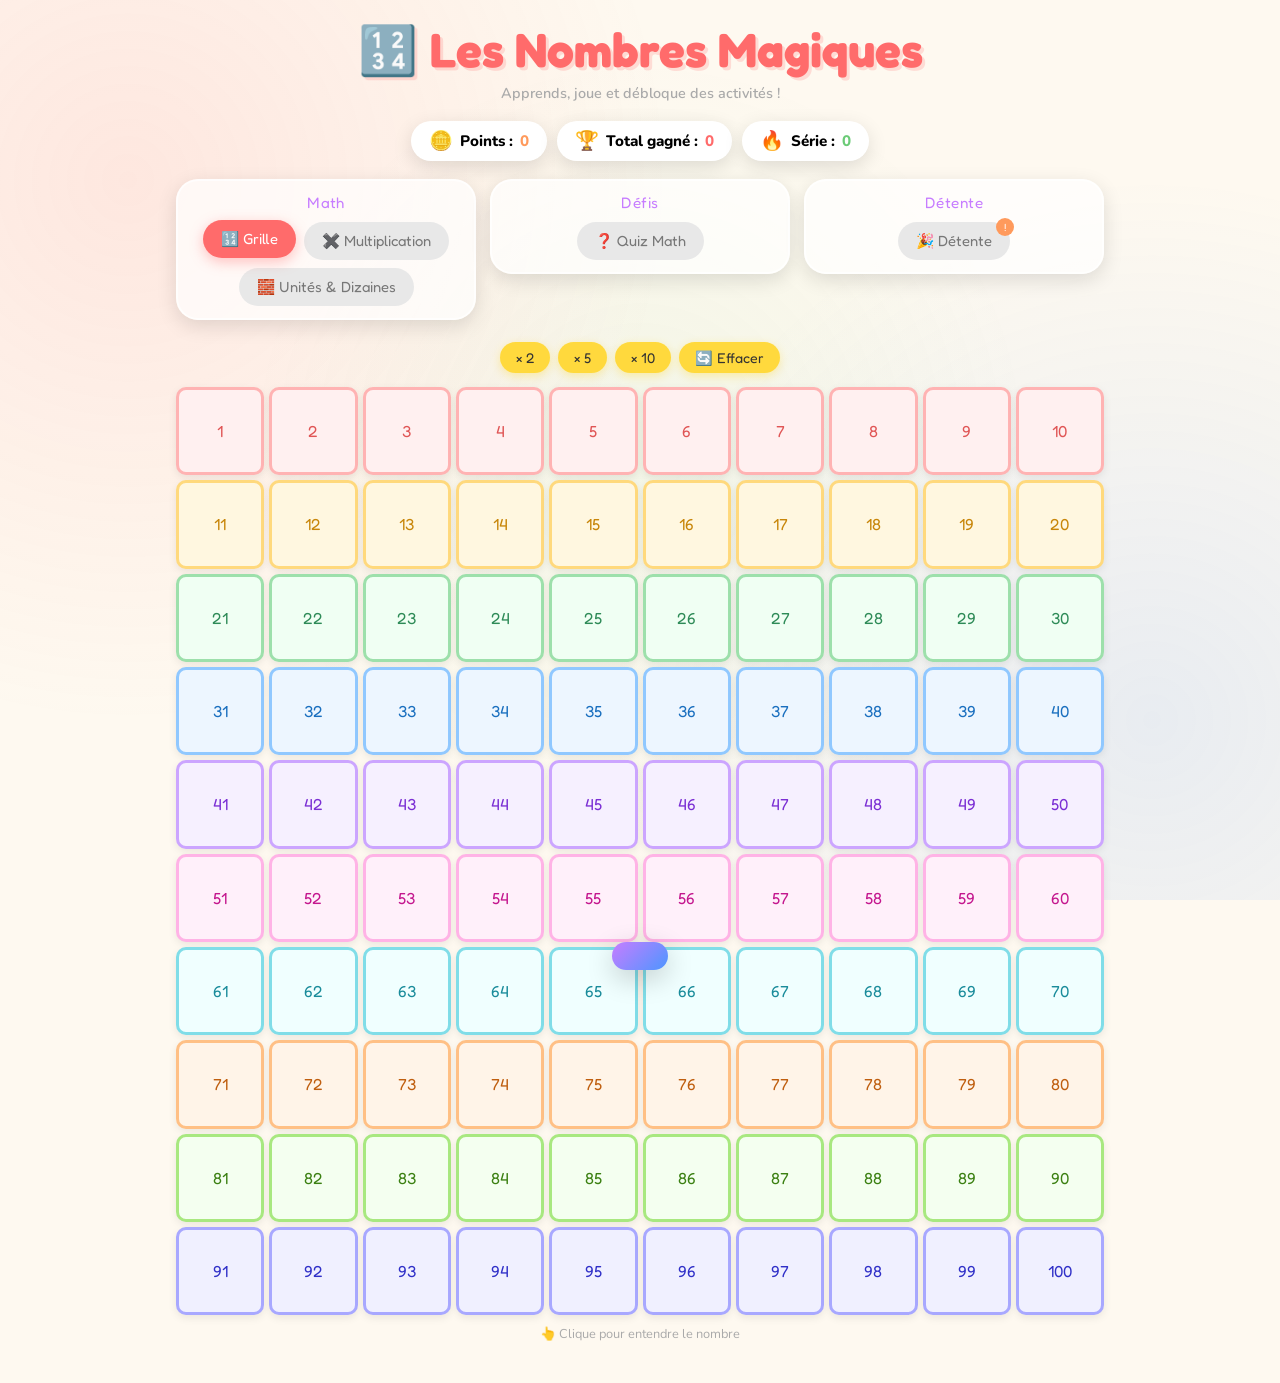
==== index.html @ 278f7ab6 "Initial commit" ====
<!DOCTYPE html>
<html lang="fr">
<head>
  <meta charset="UTF-8">
  <meta name="viewport" content="width=device-width, initial-scale=1.0">
  <title>🔢 Les Nombres Magiques</title>
  <link href="https://fonts.googleapis.com/css2?family=Fredoka+One&family=Nunito:wght@400;600;700;800&display=swap" rel="stylesheet">
  <link rel="stylesheet" href="style.css">
</head>
<body>
  <div class="wrapper">

    <header>
      <h1>🔢 Les Nombres Magiques</h1>
      <p>Apprends, joue et débloque des activités !</p>
    </header>

    <div class="scorebar">
      <div class="badge pts"><span class="icon">🪙</span>Points : <span class="val" id="ptsVal">0</span></div>
      <div class="badge tot"><span class="icon">🏆</span>Total gagné : <span class="val" id="totalVal">0</span></div>
      <div class="badge str"><span class="icon">🔥</span>Série : <span class="val" id="strVal">0</span></div>
    </div>

    <div class="tabs">
      <div class="menu-group">
        <div class="group-title">Math</div>
        <div class="group-buttons">
          <button class="tab-btn active" onclick="switchTab('grille',this)">🔢 Grille</button>
          <button class="tab-btn" onclick="switchTab('multiplication',this)">✖️ Multiplication</button>
          <button class="tab-btn" onclick="switchTab('ud',this)">🧱 Unités &amp; Dizaines</button>
        </div>
      </div>

      <div class="menu-group">
        <div class="group-title">Défis</div>
        <div class="group-buttons">
          <button class="tab-btn" onclick="switchTab('quiz',this)">❓ Quiz Math</button>
        </div>
      </div>

      <div class="menu-group">
        <div class="group-title">Détente</div>
        <div class="group-buttons">
          <button class="tab-btn detente-tab" onclick="switchTab('detente',this)">🎉 Détente<span class="notif" id="detNotif">!</span></button>
        </div>
      </div>
    </div>

    <div class="panel active" id="panel-grille">
      <div class="grid-controls">
        <button onclick="highlightMultiples(2,'c7')">× 2</button>
        <button onclick="highlightMultiples(5,'c3')">× 5</button>
        <button onclick="highlightMultiples(10,'c4')">× 10</button>
        <button onclick="resetGrid()">🔄 Effacer</button>
      </div>
      <div class="number-grid" id="numGrid"></div>
      <p style="text-align:center;color:#aaa;font-size:.8rem;margin-top:10px;">👆 Clique pour entendre le nombre</p>
    </div>

    <div class="panel" id="panel-multiplication">
      <div class="mult-box">
        <div class="mult-header">
          <h2>✖️ Apprendre les multiplications</h2>
          <p>Choisis deux nombres et découvre leur produit avec la table.</p>
        </div>

        <div class="mult-controls">
          <div class="mult-pair">
            <span class="mult-label">Premier nombre</span>
            <div class="mult-stepper">
              <button onclick="changeMultValue('a', -1)">−</button>
              <span id="multAVal">3</span>
              <button onclick="changeMultValue('a', 1)">+</button>
            </div>
          </div>

          <div class="mult-pair">
            <span class="mult-label">Deuxième nombre</span>
            <div class="mult-stepper">
              <button onclick="changeMultValue('b', -1)">−</button>
              <span id="multBVal">4</span>
              <button onclick="changeMultValue('b', 1)">+</button>
            </div>
          </div>
        </div>

        <div class="mult-equation" id="multEquation">3 × 4 = 12</div>

        <div class="mult-table-box full-width">
          <div class="method-title">Table de multiplication</div>
          <div class="mult-table" id="multTable"></div>
        </div>
      </div>
    </div>

    <div class="panel" id="panel-ud">
      <div class="ud-box">
        <div class="ud-title">🧱 Comprendre les Unités et les Dizaines</div>
        <div class="ud-tabs">
          <button class="ud-tab active" onclick="switchUdTab('decomp',this)">🔍 Décomposer</button>
          <button class="ud-tab" onclick="switchUdTab('dizaines',this)">🏗️ Dizaines</button>
          <button class="ud-tab" onclick="switchUdTab('unites',this)">🟠 Unités</button>
        </div>
        <div class="ud-section active" id="ud-decomp">
          <div class="num-selector">
            <button class="btn-minus" onclick="changeUd(-1)">−</button>
            <div class="ud-num-display" id="udDisplay">34</div>
            <button class="btn-plus" onclick="changeUd(1)">+</button>
          </div>
          <div class="blocks-area" id="blocksArea"></div>
          <div class="decomp-eq" id="decompEq"></div>
          <div class="decomp-word" id="decompWord"></div>
          <p class="legend-row">🔵 1 barre = <strong>10</strong> &nbsp;|&nbsp; 🔴 1 cube = <strong>1</strong></p>
        </div>
        <div class="ud-section" id="ud-dizaines">
          <p style="text-align:center;font-size:.9rem;color:#888;margin-bottom:16px;font-weight:600;">Clique sur une dizaine pour l'entendre 🔊</p>
          <div class="diz-grid" id="dizGrid"></div>
          <div id="dizDetail" style="margin-top:16px;text-align:center;min-height:50px;font-family:'Fredoka One',cursive;font-size:1.05rem;color:#aaa;"></div>
        </div>
        <div class="ud-section" id="ud-unites">
          <p style="text-align:center;font-size:.9rem;color:#888;margin-bottom:14px;font-weight:600;">Les chiffres 0–9 se retrouvent dans toutes les dizaines !</p>
          <div class="unit-grid" id="unitGrid"></div>
          <div class="unit-example" id="unitExample"><p style="color:#ccc;">Clique sur un chiffre 👆</p></div>
        </div>
      </div>
    </div>

    <div class="panel" id="panel-quiz">
      <div class="diff-selector" id="diffSelector"></div>

      <div class="quiz-subpanel active" id="quiz-sub-quiz">
        <div class="quiz-box">
          <div class="quiz-prompt" id="quizPrompt">Chargement...</div>
          <div class="quiz-choices" id="quizChoices"></div>
          <div class="validate-row">
            <button class="validate-btn" id="validateBtn" onclick="validateAnswer()">✅ Valider ma réponse</button>
          </div>
          <div class="streak-banner" id="streakBanner"></div>
          <div class="quiz-feedback" id="quizFeedback"></div>
          <button class="next-btn" id="nextBtn" onclick="nextQuestion()">Question suivante ➜</button>
        </div>
      </div>

      <div class="quiz-subpanel" id="quiz-sub-compter">
        <div class="count-box">
          <div class="count-prompt">Combien d'objets vois-tu ?</div>
          <div class="count-objects" id="countObjects"></div>
          <div class="count-input-row">
            <input type="number" class="count-input" id="countInput" min="1" max="30" placeholder="?">
            <button class="count-check" onclick="checkCount()">Vérifier ✓</button>
          </div>
          <div class="count-feedback" id="countFeedback"></div><br>
          <button class="new-count-btn" onclick="newCountRound()">Nouveau ↻</button>
        </div>
      </div>

      <div class="quiz-subpanel" id="quiz-sub-ordre">
        <div class="order-box">
          <div class="order-prompt">Remets les nombres dans l'ordre croissant !</div>
          <div class="order-nums" id="orderNums"></div>
          <div class="order-slots" id="orderSlots"></div>
          <button class="order-check" onclick="checkOrder()">Vérifier ✓</button>
          <div class="order-feedback" id="orderFeedback"></div>
        </div>
      </div>
    </div>


    <div class="panel" id="panel-detente">
      <div class="detente-intro">
        <h2>🎉 Espace Détente</h2>
        <p>Gagne des points dans le Quiz pour débloquer des activités !</p>
      </div>
      <div class="articles-grid" id="articlesGrid"></div>
    </div>

    <div class="unlock-toast" id="unlockToast"></div>
  </div>

  <script src="detente-videos.js"></script>
  <script src="jeux-data.js"></script>
  <script src="app-core.js"></script>
  <script src="quizz.js"></script>
  <script src="script.js"></script>
</body>
</html>
---- style.css ----
:root{
  --bg:#fef9f0;
  --primary:#ff6b6b; --secondary:#ffd93d; --accent:#6bcb77;
  --blue:#4d96ff;    --purple:#c77dff;    --orange:#ff9a5c;
  --text:#2d2d2d;    --card:#fff;
  --shadow:0 6px 20px rgba(0,0,0,.12);
  --d1:#6bcb77; --d2:#4d96ff; --d3:#ffd93d; --d4:#ff9a5c; --d5:#ff6b6b; --d6:#c77dff;
}

*{margin:0;padding:0;box-sizing:border-box;}
body{font-family:'Nunito',sans-serif;background:var(--bg);min-height:100vh;overflow-x:hidden;}
body::before{content:'';position:fixed;inset:0;
  background:radial-gradient(circle at 10% 20%,rgba(255,107,107,.12) 0%,transparent 40%),
             radial-gradient(circle at 90% 80%,rgba(77,150,255,.12) 0%,transparent 40%),
             radial-gradient(circle at 50% 50%,rgba(107,203,119,.08) 0%,transparent 50%);
  pointer-events:none;z-index:0;}
.wrapper{position:relative;z-index:1;max-width:960px;margin:0 auto;padding:20px 16px 40px;}

header{text-align:center;margin-bottom:18px;}
header h1{font-family:'Fredoka One',cursive;font-size:clamp(1.8rem,5vw,3rem);color:var(--primary);text-shadow:3px 3px 0 rgba(255,107,107,.2);}
header p{color:#aaa;font-size:.9rem;margin-top:4px;font-weight:600;}

.scorebar{display:flex;justify-content:center;gap:10px;flex-wrap:wrap;margin-bottom:18px;}
.badge{background:var(--card);border-radius:50px;padding:7px 18px;display:flex;align-items:center;gap:7px;box-shadow:var(--shadow);font-weight:800;font-size:.95rem;}
.badge .icon{font-size:1.2rem;}
.badge.pts  .val{color:var(--orange);}
.badge.tot  .val{color:var(--primary);}
.badge.str  .val{color:var(--accent);}
@keyframes ptsPop{0%{transform:scale(1)}50%{transform:scale(1.25)}100%{transform:scale(1)}}
.pts-pop{animation:ptsPop .35s ease;}

.tabs{display:grid;grid-template-columns:repeat(3,minmax(0,1fr));gap:14px;margin-bottom:22px;align-items:start;}
.menu-group{background:rgba(255,255,255,.7);border:2px solid rgba(255,255,255,.7);border-radius:22px;padding:12px;box-shadow:var(--shadow);}
.group-title{font-family:'Fredoka One',cursive;font-size:.95rem;color:var(--purple);margin-bottom:10px;text-align:center;letter-spacing:.03em;}
.group-buttons{display:flex;flex-wrap:wrap;gap:8px;justify-content:center;}
.tab-btn{font-family:'Fredoka One',cursive;font-size:.92rem;padding:10px 18px;border:none;border-radius:50px;cursor:pointer;transition:all .2s;background:#e8e8e8;color:#777;}
.tab-btn.active{background:var(--primary);color:#fff;box-shadow:0 4px 14px rgba(255,107,107,.4);transform:translateY(-2px);}
.tab-btn.detente-tab{position:relative;}
.tab-btn.detente-tab .notif{position:absolute;top:-4px;right:-4px;background:var(--orange);color:#fff;font-family:'Fredoka One',cursive;font-size:.65rem;border-radius:50%;width:18px;height:18px;display:flex;align-items:center;justify-content:center;display:none;}
.tab-btn.detente-tab .notif.show{display:flex;}

.mult-box{background:var(--card);border-radius:28px;padding:26px 20px;box-shadow:var(--shadow);}
.mult-header{text-align:center;margin-bottom:18px;}
.mult-header h2{font-family:'Fredoka One',cursive;color:var(--purple);font-size:clamp(1.4rem,3vw,2rem);}
.mult-header p{color:#888;font-weight:700;margin-top:6px;font-size:.9rem;}
.mult-controls{display:grid;grid-template-columns:repeat(2,minmax(0,1fr));gap:16px;margin-bottom:18px;}
.mult-pair{background:#f9f9f9;border:2px solid #f0f0f0;border-radius:18px;padding:12px 14px;text-align:center;}
.mult-label{display:block;font-weight:800;font-size:.8rem;color:#777;margin-bottom:8px;text-transform:uppercase;letter-spacing:.04em;}
.mult-stepper{display:flex;justify-content:center;align-items:center;gap:12px;}
.mult-stepper button{width:38px;height:38px;border:none;border-radius:50%;background:linear-gradient(135deg,var(--orange),var(--primary));color:#fff;font-family:'Fredoka One',cursive;font-size:1.3rem;cursor:pointer;box-shadow:0 4px 10px rgba(255,107,107,.25);}
.mult-stepper span{font-family:'Fredoka One',cursive;font-size:2rem;color:var(--text);min-width:44px;text-align:center;}
.mult-equation{font-family:'Fredoka One',cursive;text-align:center;font-size:clamp(1.4rem,3vw,2.2rem);color:var(--primary);margin:16px 0 20px;}
.full-width{width:100%;}
.method-title{font-family:'Fredoka One',cursive;color:#5f5f5f;font-size:1rem;margin-bottom:12px;text-align:center;}
.mult-table{display:grid;grid-template-columns:repeat(11, minmax(32px,1fr));gap:6px;max-width:100%;}
.mult-table .mult-head,.mult-table .mult-cell{padding:8px 4px;border-radius:10px;text-align:center;font-weight:800;font-size:.78rem;}
.mult-table .mult-head{background:linear-gradient(135deg,#fff0e8,#f3ecff);color:#555;border:1px solid #eaeaea;}
.mult-table .mult-cell{background:#fff;border:1px solid #ececec;color:var(--text);}
.mult-table .mult-cell:nth-child(odd){background:#fbfbff;}
.mult-table .mult-cell.highlight{background:linear-gradient(135deg,var(--orange),var(--secondary));color:#333;}

@media(max-width:760px){
  .tabs{grid-template-columns:1fr;}
  .mult-controls{grid-template-columns:1fr;}
}

.panel{display:none;} .panel.active{display:block;}

.quiz-subtabs{display:flex;justify-content:center;gap:10px;flex-wrap:wrap;margin-bottom:16px;}
.subtab-btn{font-family:'Fredoka One',cursive;padding:9px 16px;border:none;border-radius:50px;background:#e8e8e8;color:#777;cursor:pointer;transition:all .2s;}
.subtab-btn.active{background:var(--primary);color:#fff;box-shadow:0 4px 12px rgba(255,107,107,.35);}
.quiz-subpanel{display:none;}
.quiz-subpanel.active{display:block;}

.diff-selector{display:flex;gap:8px;flex-wrap:wrap;justify-content:center;margin-bottom:18px;}
.diff-btn{
  display:flex;flex-direction:column;align-items:center;
  padding:10px 14px;border-radius:18px;border:3px solid transparent;
  cursor:pointer;transition:all .2s;background:var(--card);
  box-shadow:var(--shadow);font-family:'Fredoka One',cursive;
  min-width:110px;
}
.diff-btn .d-icon{font-size:1.5rem;}
.diff-btn .d-label{font-size:.78rem;color:#666;margin-top:3px;}
.diff-btn .d-pts{font-size:.72rem;font-weight:800;margin-top:2px;border-radius:20px;padding:2px 8px;color:#fff;}
.diff-btn:hover{transform:translateY(-3px);}
.diff-btn.active{transform:translateY(-4px);box-shadow:0 8px 24px rgba(0,0,0,.18);}
.diff-btn[data-d="1"].active{border-color:var(--d1);} .diff-btn[data-d="1"] .d-pts{background:var(--d1);}
.diff-btn[data-d="2"].active{border-color:var(--d2);} .diff-btn[data-d="2"] .d-pts{background:var(--d2);}
.diff-btn[data-d="3"].active{border-color:var(--d3);} .diff-btn[data-d="3"] .d-pts{background:var(--d3);color:#333;}
.diff-btn[data-d="4"].active{border-color:var(--d4);} .diff-btn[data-d="4"] .d-pts{background:var(--d4);}
.diff-btn[data-d="5"].active{border-color:var(--d5);} .diff-btn[data-d="5"] .d-pts{background:var(--d5);}
.diff-btn[data-d="6"].active{border-color:var(--d6);} .diff-btn[data-d="6"] .d-pts{background:var(--d6);}
.diff-btn[data-d="7"].active{border-color:var(--d5);} .diff-btn[data-d="7"] .d-pts{background:var(--d5);}
.diff-btn[data-d="8"].active{border-color:var(--d6);} .diff-btn[data-d="8"] .d-pts{background:var(--d6);}
.diff-btn[data-d="compter"].active{border-color:var(--d1);} .diff-btn[data-d="compter"] .d-pts{background:var(--d1);}
.diff-btn[data-d="ordre"].active{border-color:var(--d2);} .diff-btn[data-d="ordre"] .d-pts{background:var(--d2);}

.quiz-box{background:var(--card);border-radius:28px;padding:28px 22px;box-shadow:var(--shadow);text-align:center;}
.quiz-prompt{font-family:'Fredoka One',cursive;font-size:clamp(1rem,3.5vw,1.55rem);color:var(--text);margin-bottom:20px;line-height:1.5;}
.quiz-prompt .big-num{display:block;font-size:clamp(2.8rem,10vw,5rem);color:var(--primary);animation:float 3s ease-in-out infinite;}
@keyframes float{0%,100%{transform:translateY(0)}50%{transform:translateY(-10px)}}
.speak-q-btn{background:none;border:none;font-size:1.3rem;cursor:pointer;vertical-align:middle;margin-left:6px;transition:transform .2s;}
.speak-q-btn:hover{transform:scale(1.2);}

.quiz-choices{display:grid;grid-template-columns:1fr 1fr;gap:10px;margin-top:6px;}
.choice-btn{padding:14px 10px;border:3px solid #e8e8e8;border-radius:16px;background:#fff;font-family:'Fredoka One',cursive;font-size:clamp(1.05rem,3.2vw,1.65rem);cursor:pointer;transition:all .18s;color:var(--text);position:relative;}
.choice-btn .sp-icon{position:absolute;top:5px;right:7px;font-size:.68rem;opacity:.4;}
.choice-btn:hover:not(:disabled){border-color:var(--blue);transform:scale(1.04);box-shadow:0 4px 14px rgba(77,150,255,.25);}
.choice-btn.picked{border-color:var(--blue);background:#edf6ff;transform:scale(1.06);box-shadow:0 4px 18px rgba(77,150,255,.35);}
.choice-btn.correct{background:var(--accent);color:#fff;border-color:var(--accent);}
.choice-btn.wrong  {background:var(--primary);color:#fff;border-color:var(--primary);}
.choice-btn:disabled{cursor:default;}

.validate-row{margin-top:16px;min-height:52px;display:flex;align-items:center;justify-content:center;}
.validate-btn{padding:13px 38px;background:linear-gradient(135deg,var(--blue),#5bc8ff);color:#fff;border:none;border-radius:50px;font-family:'Fredoka One',cursive;font-size:1.12rem;cursor:pointer;box-shadow:0 5px 16px rgba(77,150,255,.4);transition:all .2s;opacity:.38;pointer-events:none;}
.validate-btn.ready{opacity:1;pointer-events:auto;}
.validate-btn.ready:hover{transform:translateY(-3px) scale(1.04);}

.quiz-feedback{min-height:40px;margin-top:12px;font-family:'Fredoka One',cursive;font-size:1.25rem;}
.quiz-feedback.ok {color:var(--accent);}
.quiz-feedback.bad{color:var(--primary);}

@keyframes floatUp{0%{opacity:1;transform:translateY(0)}100%{opacity:0;transform:translateY(-60px)}}
.pts-float{position:fixed;font-family:'Fredoka One',cursive;font-size:1.5rem;color:var(--orange);pointer-events:none;z-index:9999;animation:floatUp .9s ease-out forwards;}

.next-btn{margin-top:14px;padding:12px 36px;background:linear-gradient(135deg,var(--primary),var(--orange));color:#fff;border:none;border-radius:50px;font-family:'Fredoka One',cursive;font-size:1.1rem;cursor:pointer;box-shadow:0 5px 16px rgba(255,107,107,.4);transition:all .2s;display:none;}
.next-btn:hover{transform:translateY(-3px) scale(1.04);}
.next-btn.show{display:inline-block;}

.streak-banner{display:none;background:linear-gradient(135deg,var(--orange),var(--secondary));border-radius:14px;padding:8px 18px;margin-top:12px;font-family:'Fredoka One',cursive;font-size:1rem;color:#333;}
.streak-banner.show{display:block;}

.detente-intro{text-align:center;margin-bottom:22px;}
.detente-intro h2{font-family:'Fredoka One',cursive;font-size:1.5rem;color:var(--purple);}
.detente-intro p{color:#aaa;font-size:.9rem;margin-top:4px;font-weight:600;}

.articles-grid{display:flex;flex-wrap:wrap;gap:16px;}
.article-card{flex:1 1 260px;max-width:100%;background:var(--card);border-radius:22px;box-shadow:var(--shadow);overflow:hidden;transition:all .25s;position:relative;}
.article-card:hover.unlocked{transform:translateY(-4px);box-shadow:0 12px 28px rgba(0,0,0,.14);}
.article-card.locked{filter:grayscale(.6);cursor:default;}
.article-card .lock-overlay{display:none;position:absolute;inset:0;background:rgba(255,255,255,.75);border-radius:22px;flex-direction:column;align-items:center;justify-content:center;gap:8px;}
.article-card.locked .lock-overlay{display:flex;}
.lock-overlay .lock-icon{font-size:2.5rem;}
.lock-overlay .lock-cost{font-family:'Fredoka One',cursive;font-size:.95rem;color:#888;text-align:center;line-height:1.3;}

.article-card .art-header{padding:18px 18px 0;display:flex;align-items:center;gap:12px;}
.article-card .art-icon{font-size:2.2rem;}
.article-card .art-title{font-family:'Fredoka One',cursive;font-size:1.1rem;color:var(--text);}
.article-card .art-status-check{width:28px;height:28px;border-radius:50%;background:linear-gradient(135deg,#22c55e,#16a34a);color:#fff;display:inline-flex;align-items:center;justify-content:center;font-family:'Fredoka One',cursive;font-size:1rem;box-shadow:0 6px 14px rgba(34,197,94,.28);margin-left:auto;}
.article-card .art-desc{padding:10px 18px 16px;font-size:.85rem;color:#888;font-weight:600;line-height:1.4;}
.article-card .art-play{margin:0 18px 18px;padding:10px;border:none;border-radius:12px;font-family:'Fredoka One',cursive;font-size:.95rem;cursor:pointer;width:calc(100% - 36px);transition:all .2s;}
.article-card .art-play.ready{background:linear-gradient(135deg,var(--purple),var(--blue));}
.article-card .lock-overlay{pointer-events:none;}

.memo-wrapper{padding:0 18px 18px;}
.memo-grid{display:grid;grid-template-columns:repeat(4,1fr);gap:8px;margin-top:10px;}
.memo-card{aspect-ratio:1;border-radius:12px;cursor:pointer;perspective:600px;user-select:none;}
.memo-inner{width:100%;height:100%;position:relative;transform-style:preserve-3d;transition:transform .4s;}
.memo-card.flipped .memo-inner,.memo-card.matched .memo-inner{transform:rotateY(180deg);}
.memo-face,.memo-back{position:absolute;inset:0;border-radius:12px;display:flex;align-items:center;justify-content:center;backface-visibility:hidden;font-family:'Fredoka One',cursive;}
.memo-face{background:linear-gradient(135deg,var(--blue),var(--purple));color:#fff;font-size:1.4rem;}
.memo-back{background:var(--card);border:3px solid #e8e8e8;transform:rotateY(180deg);font-size:1.5rem;}
.memo-card.matched .memo-back{border-color:var(--accent);background:#f0fff3;}
.memo-status{font-family:'Fredoka One',cursive;font-size:.95rem;color:#888;text-align:center;margin-top:10px;min-height:24px;}
.memo-restart{margin-top:8px;width:100%;padding:9px;border:none;border-radius:12px;background:linear-gradient(135deg,var(--purple),var(--blue));color:#fff;font-family:'Fredoka One',cursive;font-size:.9rem;cursor:pointer;}

.grid-controls{display:flex;gap:8px;margin-bottom:14px;justify-content:center;flex-wrap:wrap;}
.grid-controls button{font-family:'Fredoka One',cursive;font-size:.88rem;padding:7px 16px;border:none;border-radius:50px;background:var(--secondary);color:#333;cursor:pointer;box-shadow:0 3px 10px rgba(255,217,61,.4);transition:all .2s;}
.grid-controls button:hover{transform:scale(1.05);}
.number-grid{display:grid;grid-template-columns:repeat(10,1fr);gap:5px;}
.num-cell{aspect-ratio:1;display:flex;align-items:center;justify-content:center;border-radius:10px;cursor:pointer;font-family:'Fredoka One',cursive;font-size:clamp(.62rem,1.7vw,1rem);transition:all .2s;border:3px solid transparent;position:relative;background:var(--card);box-shadow:0 3px 8px rgba(0,0,0,.08);user-select:none;}
.num-cell:hover{transform:scale(1.12);z-index:2;}
.num-cell.c1{background:#fff0f0;border-color:#ffb3b3;color:#e05555;}
.num-cell.c2{background:#fff7e0;border-color:#ffd97d;color:#c8860a;}
.num-cell.c3{background:#f0fff3;border-color:#9de0ab;color:#2e8b57;}
.num-cell.c4{background:#edf6ff;border-color:#90c8ff;color:#1a6fbf;}
.num-cell.c5{background:#f6f0ff;border-color:#cca5ff;color:#7b2fd4;}
.num-cell.c6{background:#fff0fa;border-color:#ffb3e6;color:#c4178e;}
.num-cell.c7{background:#f0ffff;border-color:#80dde8;color:#1a8c9b;}
.num-cell.c8{background:#fff4e8;border-color:#ffc085;color:#bf5e0f;}
.num-cell.c9{background:#f4fff0;border-color:#a8e880;color:#3b8012;}
.num-cell.c10{background:#f0f0ff;border-color:#a8a8ff;color:#3030c8;}
.num-cell.selected{transform:scale(1.15);box-shadow:0 6px 18px rgba(0,0,0,.18);z-index:3;}
.num-cell .tip{display:none;position:absolute;bottom:calc(100% + 8px);left:50%;transform:translateX(-50%);background:#333;color:#fff;padding:4px 9px;border-radius:8px;font-family:'Nunito',sans-serif;font-size:.7rem;white-space:nowrap;z-index:10;font-weight:700;}
.num-cell .tip::after{content:'';position:absolute;top:100%;left:50%;transform:translateX(-50%);border:5px solid transparent;border-top-color:#333;}
.num-cell:hover .tip{display:block;}

.ud-box{background:var(--card);border-radius:28px;padding:28px 22px;box-shadow:var(--shadow);}
.ud-title{font-family:'Fredoka One',cursive;font-size:1.35rem;text-align:center;margin-bottom:18px;color:var(--text);}
.ud-tabs{display:flex;gap:8px;justify-content:center;flex-wrap:wrap;margin-bottom:20px;}
.ud-tab{padding:8px 18px;border-radius:50px;border:2px solid #ddd;background:#fff;font-family:'Fredoka One',cursive;font-size:.88rem;cursor:pointer;color:#666;transition:all .2s;}
.ud-tab.active{background:var(--orange);border-color:var(--orange);color:#fff;box-shadow:0 4px 12px rgba(255,154,92,.4);}
.ud-section{display:none;} .ud-section.active{display:block;}
.num-selector{display:flex;align-items:center;justify-content:center;gap:16px;margin-bottom:22px;}
.num-selector button{width:44px;height:44px;border-radius:50%;border:none;font-family:'Fredoka One',cursive;font-size:1.4rem;cursor:pointer;transition:all .2s;box-shadow:0 3px 10px rgba(0,0,0,.1);}
.btn-minus{background:var(--primary);color:#fff;} .btn-plus{background:var(--accent);color:#fff;}
.btn-minus:hover,.btn-plus:hover{transform:scale(1.12);}
.ud-num-display{font-family:'Fredoka One',cursive;font-size:4rem;color:var(--primary);min-width:100px;text-align:center;line-height:1;}
.blocks-area{display:flex;gap:20px;justify-content:center;flex-wrap:wrap;margin-bottom:18px;align-items:flex-end;min-height:140px;}
.block-group{display:flex;flex-direction:column;align-items:center;gap:8px;}
.block-group label{font-family:'Fredoka One',cursive;font-size:.86rem;color:#888;}
.tens-col{display:flex;gap:5px;align-items:flex-end;}
.ten-bar{width:24px;height:120px;background:linear-gradient(180deg,#4d96ff,#1a6fbf);border-radius:6px;box-shadow:0 3px 8px rgba(77,150,255,.4);}
.units-row{display:flex;gap:5px;flex-wrap:wrap;justify-content:center;max-width:160px;}
.unit-cube{width:24px;height:24px;background:linear-gradient(135deg,#ff6b6b,#ff9a5c);border-radius:5px;box-shadow:0 2px 5px rgba(255,107,107,.3);}
@keyframes popIn{0%{transform:scale(0);opacity:0}60%{transform:scale(1.25)}100%{transform:scale(1);opacity:1}}
.pop-in{animation:popIn .25s ease forwards;}
.decomp-eq{text-align:center;font-family:'Fredoka One',cursive;font-size:clamp(1.2rem,4vw,1.85rem);margin:10px 0 6px;}
.decomp-eq .diz{color:var(--blue);} .decomp-eq .uni{color:var(--primary);}
.decomp-word{text-align:center;font-family:'Fredoka One',cursive;font-size:1.05rem;color:#aaa;margin-bottom:12px;}
.legend-row{text-align:center;font-size:.8rem;color:#bbb;margin-top:4px;}
.diz-grid{display:grid;grid-template-columns:repeat(auto-fill,minmax(118px,1fr));gap:10px;}
.diz-card{border-radius:16px;padding:13px 8px;text-align:center;cursor:pointer;transition:all .2s;box-shadow:0 3px 10px rgba(0,0,0,.08);}
.diz-card:hover{transform:translateY(-4px) scale(1.04);}
.diz-num{font-family:'Fredoka One',cursive;font-size:2.1rem;}
.diz-word{font-size:.76rem;font-weight:700;color:#666;margin-top:2px;}
.diz-bars{display:flex;gap:3px;justify-content:center;margin-top:8px;flex-wrap:wrap;}
.diz-mini-bar{width:10px;height:34px;border-radius:4px;opacity:.7;}
.unit-grid{display:grid;grid-template-columns:repeat(5,1fr);gap:10px;margin-bottom:18px;}
.unit-card{border-radius:14px;padding:12px 6px;text-align:center;cursor:pointer;transition:all .2s;box-shadow:0 3px 8px rgba(0,0,0,.09);}
.unit-card:hover{transform:scale(1.08);}
.unit-card .u-num{font-family:'Fredoka One',cursive;font-size:2rem;color:#333;}
.unit-card .u-word{font-size:.74rem;font-weight:700;color:#666;}
.unit-example{background:#f8f8f8;border-radius:16px;padding:14px;min-height:80px;text-align:center;}
.unit-example p{font-family:'Fredoka One',cursive;font-size:.9rem;color:#888;margin-bottom:8px;}
.ex-chip{display:inline-block;background:#fff;border:2px solid #e8e8e8;border-radius:10px;padding:5px 9px;margin:3px;font-family:'Fredoka One',cursive;font-size:1rem;box-shadow:0 2px 6px rgba(0,0,0,.07);}
.ex-diz{color:#1a6fbf;} .ex-uni{color:#e05555;font-size:1.2em;}

.count-box,.order-box{background:var(--card);border-radius:28px;padding:28px 22px;box-shadow:var(--shadow);text-align:center;}
.count-prompt,.order-prompt{font-family:'Fredoka One',cursive;font-size:1.2rem;margin-bottom:14px;color:var(--text);}
.count-objects{display:flex;flex-wrap:wrap;gap:7px;justify-content:center;min-height:80px;margin-bottom:18px;background:#f8f8f8;border-radius:18px;padding:14px;}
.obj-icon{font-size:clamp(1.4rem,5vw,2.1rem);cursor:pointer;transition:transform .15s;user-select:none;}
.obj-icon:hover{transform:scale(1.2) rotate(8deg);}
.count-input-row{display:flex;gap:10px;justify-content:center;align-items:center;flex-wrap:wrap;}
.count-input{width:90px;height:55px;text-align:center;font-family:'Fredoka One',cursive;font-size:1.9rem;border:3px solid #e8e8e8;border-radius:14px;outline:none;color:var(--text);transition:border .2s;}
.count-input:focus{border-color:var(--blue);}
.count-check{padding:13px 26px;background:linear-gradient(135deg,var(--accent),#52c86f);color:#fff;border:none;border-radius:50px;font-family:'Fredoka One',cursive;font-size:1rem;cursor:pointer;transition:all .2s;}
.count-check:hover{transform:translateY(-2px);}
.count-feedback{min-height:34px;font-family:'Fredoka One',cursive;font-size:1.2rem;margin-top:12px;}
.new-count-btn{margin-top:14px;padding:9px 26px;background:var(--blue);color:#fff;border:none;border-radius:50px;font-family:'Fredoka One',cursive;font-size:.93rem;cursor:pointer;transition:all .2s;}
.new-count-btn:hover{transform:scale(1.05);}
.order-nums{display:flex;flex-wrap:wrap;gap:9px;justify-content:center;margin-bottom:18px;}
.order-tile{width:55px;height:55px;display:flex;align-items:center;justify-content:center;border-radius:13px;font-family:'Fredoka One',cursive;font-size:1.3rem;cursor:grab;user-select:none;transition:all .2s;box-shadow:0 4px 12px rgba(0,0,0,.12);}
.order-tile:active{cursor:grabbing;transform:scale(1.12);}
.order-tile.dragging{opacity:.45;}
.order-slots{display:flex;flex-wrap:wrap;gap:9px;justify-content:center;min-height:68px;background:#f4f4f4;border-radius:18px;padding:10px;}
.order-slot{width:55px;height:55px;border-radius:13px;border:3px dashed #ccc;display:flex;align-items:center;justify-content:center;font-family:'Fredoka One',cursive;font-size:1.3rem;color:#ccc;transition:all .2s;}
.order-slot.over{border-color:var(--blue);background:#edf6ff;}
.order-slot.filled{border-style:solid;border-color:#bbb;background:#fff;color:var(--text);}
.order-check{margin-top:18px;padding:11px 30px;background:linear-gradient(135deg,var(--purple),#9b5de5);color:#fff;border:none;border-radius:50px;font-family:'Fredoka One',cursive;font-size:1.05rem;cursor:pointer;transition:all .2s;}
.order-check:hover{transform:translateY(-2px);}
.order-feedback{min-height:34px;font-family:'Fredoka One',cursive;font-size:1.05rem;margin-top:12px;}

.confetti-piece{position:fixed;pointer-events:none;z-index:9999;animation:cfall var(--dur,1.2s) ease-out forwards;}
@keyframes cfall{0%{opacity:1;transform:translateY(0) rotate(0) scale(1)}100%{opacity:0;transform:translateY(100vh) rotate(720deg) scale(.5)}}

.unlock-toast{position:fixed;bottom:30px;left:50%;transform:translateX(-50%) translateY(100px);background:linear-gradient(135deg,var(--purple),var(--blue));color:#fff;padding:14px 28px;border-radius:50px;font-family:'Fredoka One',cursive;font-size:1.05rem;box-shadow:0 8px 28px rgba(0,0,0,.2);z-index:9999;transition:transform .4s cubic-bezier(.34,1.56,.64,1);white-space:nowrap;}
.unlock-toast.show{transform:translateX(-50%) translateY(0);}

@media(max-width:480px){
  .number-grid{gap:3px;} .num-cell{border-radius:6px;border-width:2px;font-size:.58rem;}
  .quiz-choices{grid-template-columns:1fr 1fr;}
  .ten-bar{width:18px;height:90px;} .unit-cube{width:18px;height:18px;}
  .diff-btn{min-width:72px;padding:8px 10px;}
}
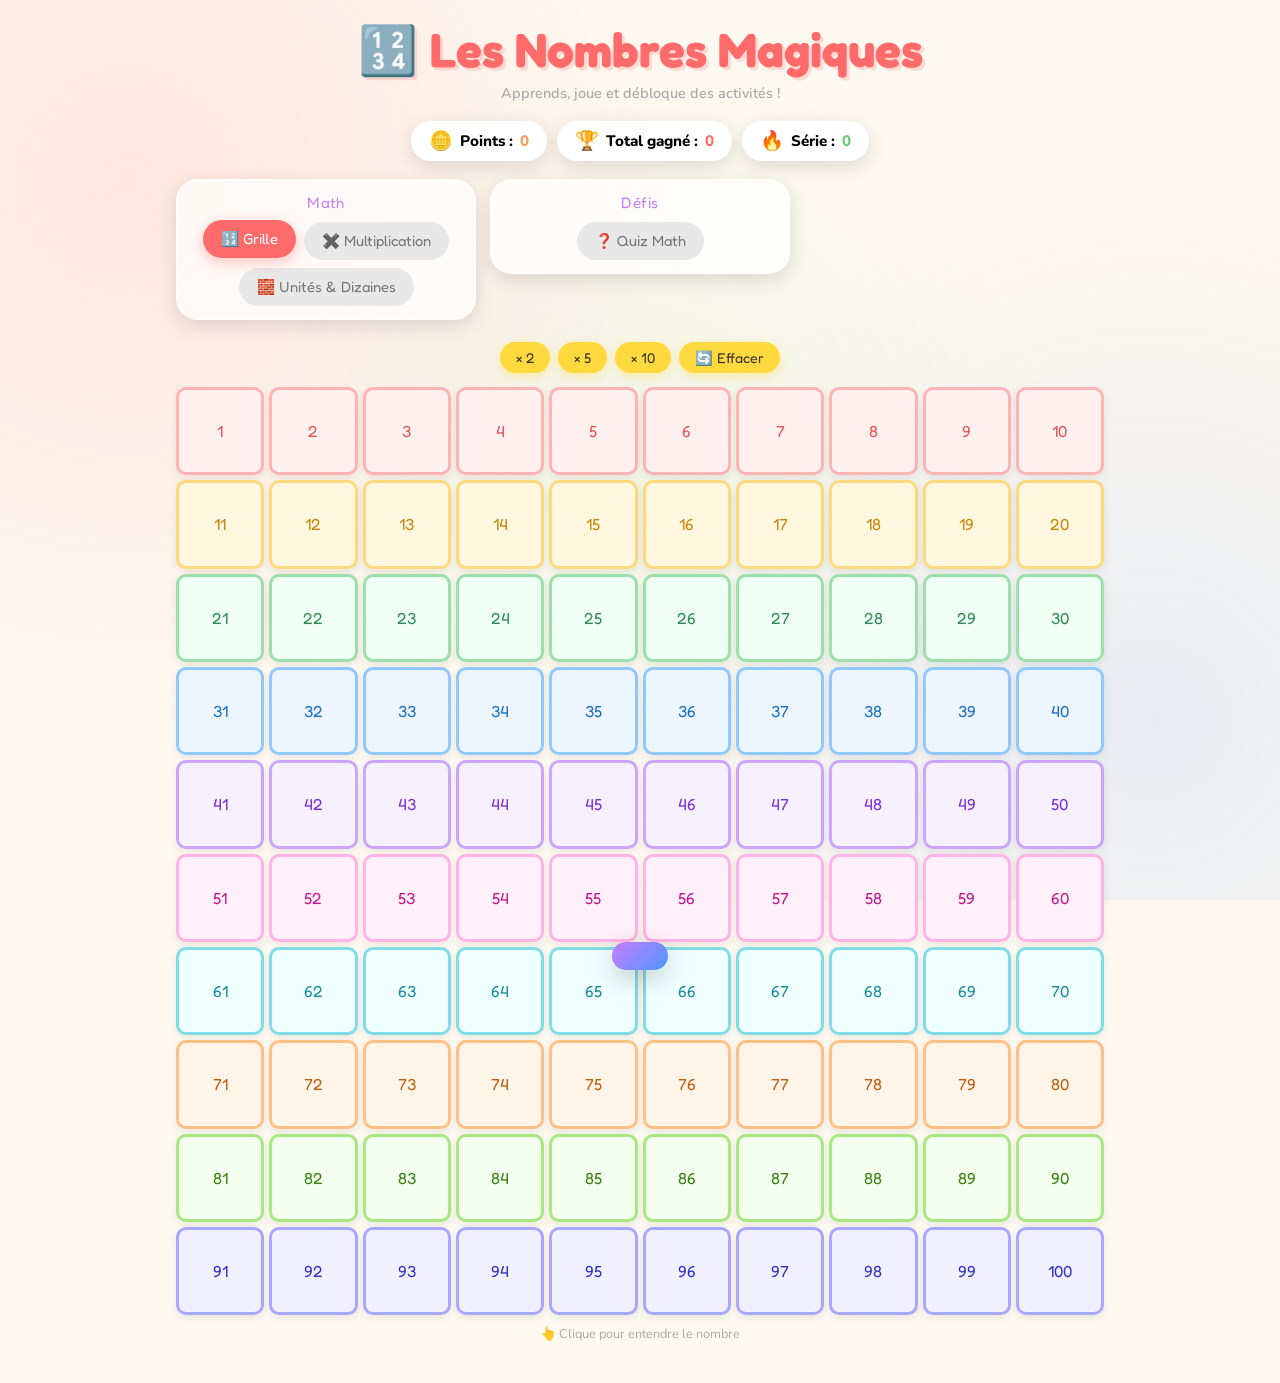
==== commit f3c4e2df: "désactivation de l'espace detente + documentation" ====
--- a/index.html
+++ b/index.html
@@ -8,6 +8,25 @@
   <link rel="stylesheet" href="style.css">
 </head>
 <body>
+  <script>
+// Paramètre pour désactiver la section Détente
+// Utilisez ?disableDetente=true dans l'URL pour désactiver
+const urlParams = new URLSearchParams(window.location.search);
+const disableDetente = urlParams.get('disableDetente') === 'true';
+
+// Sauvegarder la préférence dans localStorage
+if (disableDetente) {
+  localStorage.setItem('disableDetente', 'true');
+} else if (localStorage.getItem('disableDetente') === 'true') {
+  // Réinitialiser si non spécifié dans l'URL
+  localStorage.removeItem('disableDetente');
+}
+
+// Fonction pour vérifier si la détente est désactivée
+function isDetenteDisabled() {
+  return localStorage.getItem('disableDetente') === 'true';
+}
+</script>
   <div class="wrapper">
 
     <header>
@@ -38,7 +57,8 @@
         </div>
       </div>
 
-      <div class="menu-group">
+      <!-- Section Détente désactivée via le paramètre disableDetente -->
+      <div class="menu-group" id="detente-menu-group" style="display: none;">
         <div class="group-title">Détente</div>
         <div class="group-buttons">
           <button class="tab-btn detente-tab" onclick="switchTab('detente',this)">🎉 Détente<span class="notif" id="detNotif">!</span></button>
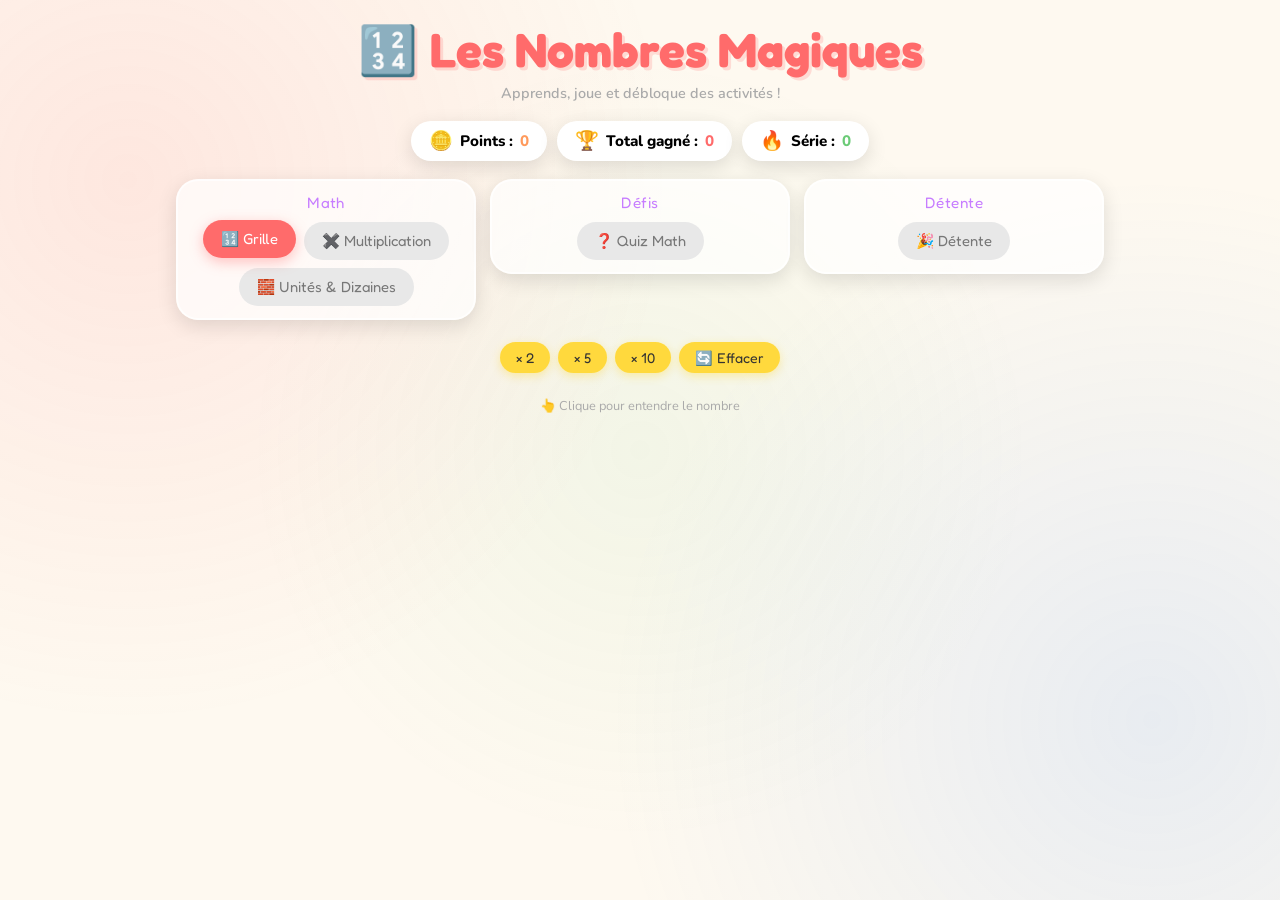
==== commit bfc5e6a2: "change" ====
--- a/index.html
+++ b/index.html
@@ -6,27 +6,10 @@
   <title>🔢 Les Nombres Magiques</title>
   <link href="https://fonts.googleapis.com/css2?family=Fredoka+One&family=Nunito:wght@400;600;700;800&display=swap" rel="stylesheet">
   <link rel="stylesheet" href="style.css">
+  <link rel="stylesheet" href="style-detente.css">
 </head>
 <body>
-  <script>
-// Paramètre pour désactiver la section Détente
-// Utilisez ?disableDetente=true dans l'URL pour désactiver
-const urlParams = new URLSearchParams(window.location.search);
-const disableDetente = urlParams.get('disableDetente') === 'true';
 
-// Sauvegarder la préférence dans localStorage
-if (disableDetente) {
-  localStorage.setItem('disableDetente', 'true');
-} else if (localStorage.getItem('disableDetente') === 'true') {
-  // Réinitialiser si non spécifié dans l'URL
-  localStorage.removeItem('disableDetente');
-}
-
-// Fonction pour vérifier si la détente est désactivée
-function isDetenteDisabled() {
-  return localStorage.getItem('disableDetente') === 'true';
-}
-</script>
   <div class="wrapper">
 
     <header>
@@ -58,7 +41,7 @@
       </div>
 
       <!-- Section Détente désactivée via le paramètre disableDetente -->
-      <div class="menu-group" id="detente-menu-group" style="display: none;">
+      <div class="menu-group" id="detente-menu-group">
         <div class="group-title">Détente</div>
         <div class="group-buttons">
           <button class="tab-btn detente-tab" onclick="switchTab('detente',this)">🎉 Détente<span class="notif" id="detNotif">!</span></button>
@@ -197,7 +180,8 @@
     <div class="unlock-toast" id="unlockToast"></div>
   </div>
 
-  <script src="detente-videos.js"></script>
+  <script src="detente-data.js"></script>
+  <script src="detente-ui.js"></script>
   <script src="jeux-data.js"></script>
   <script src="app-core.js"></script>
   <script src="quizz.js"></script>
--- a/style-detente.css
+++ b/style-detente.css
@@ -0,0 +1,129 @@
+.category-wrapper{
+    margin-bottom:20px;
+    border-radius:15px;
+    overflow:hidden;
+    background:#fff;
+    box-shadow:0 3px 12px rgba(0,0,0,.08);
+}
+
+.category-header{
+    display:flex;
+    justify-content:space-between;
+    align-items:center;
+    padding:15px 20px;
+    background:#f0f8ff;
+    border:2px solid #4a90e2;
+    cursor:pointer;
+}
+
+.category-header:hover{
+    background:#e3f2fd;
+}
+
+.category-header h3{
+    margin:0;
+}
+
+.category-content{
+    display:none;
+    padding:15px;
+}
+
+.category-content.open{
+    display:block;
+}
+
+.item{
+    padding:12px;
+    margin-bottom:12px;
+    border-radius:10px;
+    background:#f3e5f5;
+    border-left:5px solid #9c27b0;
+    transition:.2s;
+}
+
+.item.game{
+    background:#fff3e0;
+    border-left-color:#ff9800;
+}
+
+.item:hover{
+    transform:translateX(4px);
+}
+
+.item-header{
+    display:flex;
+    justify-content:space-between;
+    align-items:center;
+    cursor:pointer;
+}
+
+.item-header h4{
+    margin:0;
+}
+
+.item-content{
+    display:none;
+    margin-top:12px;
+}
+
+.item-content.open{
+    display:block;
+}
+
+.episodes-list{
+    list-style:none;
+    padding:0;
+    margin:0;
+}
+
+.episode{
+    background:white;
+    padding:12px;
+    margin:10px 0;
+    border-radius:10px;
+    border-left:4px solid #4caf50;
+}
+
+.episode-title{
+    font-weight:700;
+    margin-bottom:6px;
+}
+
+.episode-cost{
+    color:#666;
+    margin-bottom:10px;
+}
+
+.unlocked{
+    color:#4caf50;
+    font-weight:700;
+}
+
+.unlock-btn{
+    background:#ff9800;
+    color:white;
+    border:none;
+    border-radius:8px;
+    padding:8px 16px;
+    cursor:pointer;
+    font-weight:700;
+}
+
+.unlock-btn:hover{
+    background:#f57c00;
+}
+
+.episode-link{
+    display:inline-block;
+    margin-top:8px;
+    text-decoration:none;
+    color:white;
+    background:#4caf50;
+    padding:8px 16px;
+    border-radius:8px;
+}
+
+.episode-link:hover{
+    background:#43a047;
+}
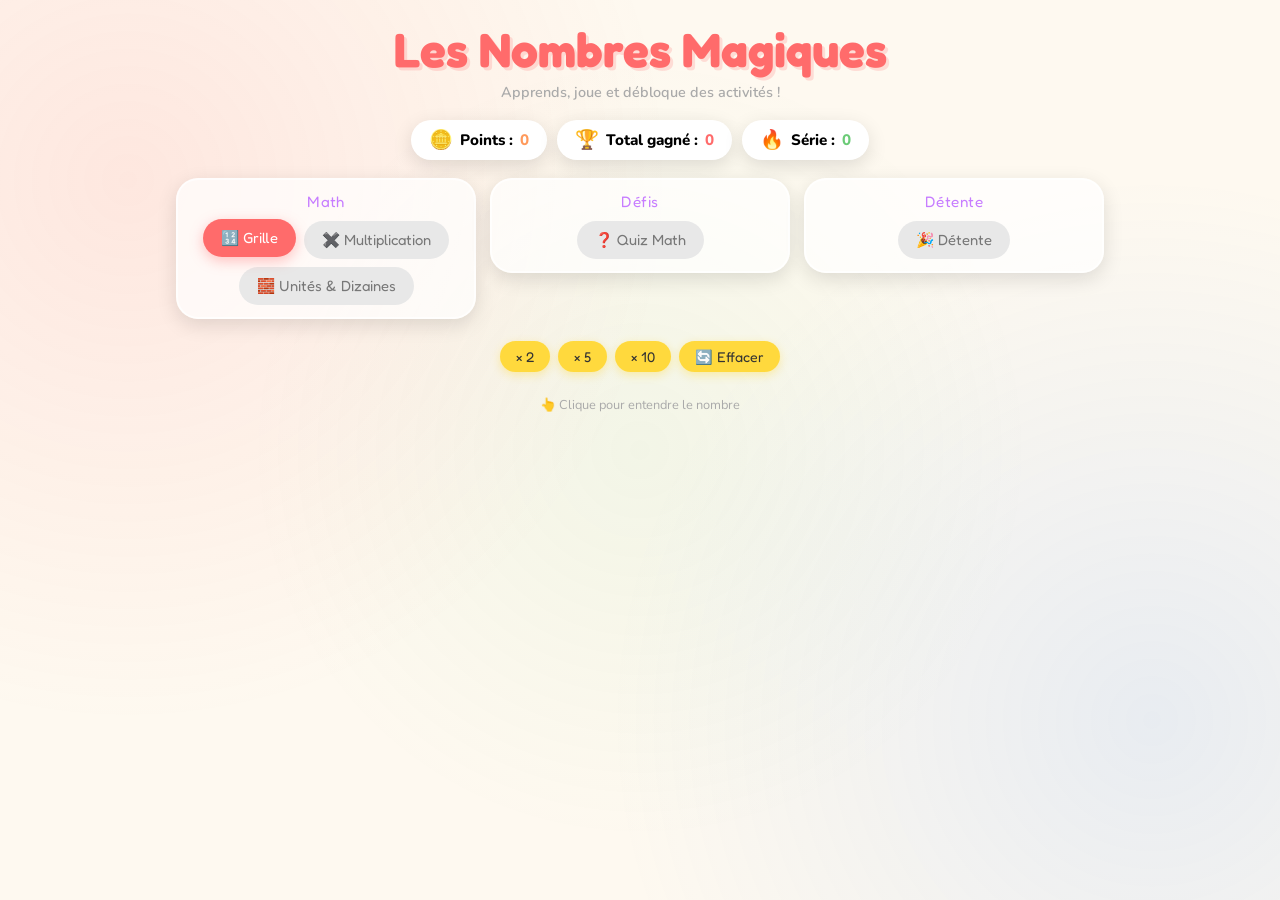
==== commit ecd9ebce: "icons edit" ====
--- a/index.html
+++ b/index.html
@@ -2,18 +2,18 @@
 <html lang="fr">
 <head>
   <meta charset="UTF-8">
-  <meta name="viewport" content="width=device-width, initial-scale=1.0">
-  <title>🔢 Les Nombres Magiques</title>
+  <link rel="icon" href="icons/icon.svg" type="image/svg+xml">
+  <title>Les Nombres Magiques</title>
   <link href="https://fonts.googleapis.com/css2?family=Fredoka+One&family=Nunito:wght@400;600;700;800&display=swap" rel="stylesheet">
-  <link rel="stylesheet" href="style.css">
-  <link rel="stylesheet" href="style-detente.css">
+  <link rel="stylesheet" href="css/style.css">
+  <link rel="stylesheet" href="css/style-detente.css">
 </head>
 <body>
 
   <div class="wrapper">
 
     <header>
-      <h1>🔢 Les Nombres Magiques</h1>
+      <h1>Les Nombres Magiques</h1>
       <p>Apprends, joue et débloque des activités !</p>
     </header>
 
@@ -180,11 +180,17 @@
     <div class="unlock-toast" id="unlockToast"></div>
   </div>
 
-  <script src="detente-data.js"></script>
-  <script src="detente-ui.js"></script>
-  <script src="jeux-data.js"></script>
-  <script src="app-core.js"></script>
-  <script src="quizz.js"></script>
-  <script src="script.js"></script>
+  <script src="data/detente-data.js"></script>
+  <script src="js/detente-ui.js"></script>
+  <script src="js/app-core.js"></script>
+  <script src="js/quizz.js"></script>
+
+  <script>
+    if ("serviceWorker" in navigator) {
+      window.addEventListener("load", () => {
+        navigator.serviceWorker.register("./sw.js");
+      });
+    }
+  </script>
 </body>
 </html>
--- a/css/style.css
+++ b/css/style.css
@@ -0,0 +1,266 @@
+:root{
+  --bg:#fef9f0;
+  --primary:#ff6b6b; --secondary:#ffd93d; --accent:#6bcb77;
+  --blue:#4d96ff;    --purple:#c77dff;    --orange:#ff9a5c;
+  --text:#2d2d2d;    --card:#fff;
+  --shadow:0 6px 20px rgba(0,0,0,.12);
+  --d1:#6bcb77; --d2:#4d96ff; --d3:#ffd93d; --d4:#ff9a5c; --d5:#ff6b6b; --d6:#c77dff;
+}
+
+*{margin:0;padding:0;box-sizing:border-box;}
+body{font-family:'Nunito',sans-serif;background:var(--bg);min-height:100vh;overflow-x:hidden;}
+body::before{content:'';position:fixed;inset:0;
+  background:radial-gradient(circle at 10% 20%,rgba(255,107,107,.12) 0%,transparent 40%),
+             radial-gradient(circle at 90% 80%,rgba(77,150,255,.12) 0%,transparent 40%),
+             radial-gradient(circle at 50% 50%,rgba(107,203,119,.08) 0%,transparent 50%);
+  pointer-events:none;z-index:0;}
+.wrapper{position:relative;z-index:1;max-width:960px;margin:0 auto;padding:20px 16px 40px;}
+
+header{text-align:center;margin-bottom:18px;}
+header h1{font-family:'Fredoka One',cursive;font-size:clamp(1.8rem,5vw,3rem);color:var(--primary);text-shadow:3px 3px 0 rgba(255,107,107,.2);}
+header p{color:#aaa;font-size:.9rem;margin-top:4px;font-weight:600;}
+
+.scorebar{display:flex;justify-content:center;gap:10px;flex-wrap:wrap;margin-bottom:18px;}
+.badge{background:var(--card);border-radius:50px;padding:7px 18px;display:flex;align-items:center;gap:7px;box-shadow:var(--shadow);font-weight:800;font-size:.95rem;}
+.badge .icon{font-size:1.2rem;}
+.badge.pts  .val{color:var(--orange);}
+.badge.tot  .val{color:var(--primary);}
+.badge.str  .val{color:var(--accent);}
+@keyframes ptsPop{0%{transform:scale(1)}50%{transform:scale(1.25)}100%{transform:scale(1)}}
+.pts-pop{animation:ptsPop .35s ease;}
+
+.tabs{display:grid;grid-template-columns:repeat(3,minmax(0,1fr));gap:14px;margin-bottom:22px;align-items:start;}
+.menu-group{background:rgba(255,255,255,.7);border:2px solid rgba(255,255,255,.7);border-radius:22px;padding:12px;box-shadow:var(--shadow);}
+.group-title{font-family:'Fredoka One',cursive;font-size:.95rem;color:var(--purple);margin-bottom:10px;text-align:center;letter-spacing:.03em;}
+.group-buttons{display:flex;flex-wrap:wrap;gap:8px;justify-content:center;}
+.tab-btn{font-family:'Fredoka One',cursive;font-size:.92rem;padding:10px 18px;border:none;border-radius:50px;cursor:pointer;transition:all .2s;background:#e8e8e8;color:#777;}
+.tab-btn.active{background:var(--primary);color:#fff;box-shadow:0 4px 14px rgba(255,107,107,.4);transform:translateY(-2px);}
+.tab-btn.detente-tab{position:relative;}
+.tab-btn.detente-tab .notif{position:absolute;top:-4px;right:-4px;background:var(--orange);color:#fff;font-family:'Fredoka One',cursive;font-size:.65rem;border-radius:50%;width:18px;height:18px;display:flex;align-items:center;justify-content:center;display:none;}
+.tab-btn.detente-tab .notif.show{display:flex;}
+
+.mult-box{background:var(--card);border-radius:28px;padding:26px 20px;box-shadow:var(--shadow);}
+.mult-header{text-align:center;margin-bottom:18px;}
+.mult-header h2{font-family:'Fredoka One',cursive;color:var(--purple);font-size:clamp(1.4rem,3vw,2rem);}
+.mult-header p{color:#888;font-weight:700;margin-top:6px;font-size:.9rem;}
+.mult-controls{display:grid;grid-template-columns:repeat(2,minmax(0,1fr));gap:16px;margin-bottom:18px;}
+.mult-pair{background:#f9f9f9;border:2px solid #f0f0f0;border-radius:18px;padding:12px 14px;text-align:center;}
+.mult-label{display:block;font-weight:800;font-size:.8rem;color:#777;margin-bottom:8px;text-transform:uppercase;letter-spacing:.04em;}
+.mult-stepper{display:flex;justify-content:center;align-items:center;gap:12px;}
+.mult-stepper button{width:38px;height:38px;border:none;border-radius:50%;background:linear-gradient(135deg,var(--orange),var(--primary));color:#fff;font-family:'Fredoka One',cursive;font-size:1.3rem;cursor:pointer;box-shadow:0 4px 10px rgba(255,107,107,.25);}
+.mult-stepper span{font-family:'Fredoka One',cursive;font-size:2rem;color:var(--text);min-width:44px;text-align:center;}
+.mult-equation{font-family:'Fredoka One',cursive;text-align:center;font-size:clamp(1.4rem,3vw,2.2rem);color:var(--primary);margin:16px 0 20px;}
+.full-width{width:100%;}
+.method-title{font-family:'Fredoka One',cursive;color:#5f5f5f;font-size:1rem;margin-bottom:12px;text-align:center;}
+.mult-table{display:grid;grid-template-columns:repeat(11, minmax(32px,1fr));gap:6px;max-width:100%;}
+.mult-table .mult-head,.mult-table .mult-cell{padding:8px 4px;border-radius:10px;text-align:center;font-weight:800;font-size:.78rem;}
+.mult-table .mult-head{background:linear-gradient(135deg,#fff0e8,#f3ecff);color:#555;border:1px solid #eaeaea;}
+.mult-table .mult-cell{background:#fff;border:1px solid #ececec;color:var(--text);}
+.mult-table .mult-cell:nth-child(odd){background:#fbfbff;}
+.mult-table .mult-cell.highlight{background:linear-gradient(135deg,var(--orange),var(--secondary));color:#333;}
+
+@media(max-width:760px){
+  .tabs{grid-template-columns:1fr;}
+  .mult-controls{grid-template-columns:1fr;}
+}
+
+.panel{display:none;} .panel.active{display:block;}
+
+.quiz-subtabs{display:flex;justify-content:center;gap:10px;flex-wrap:wrap;margin-bottom:16px;}
+.subtab-btn{font-family:'Fredoka One',cursive;padding:9px 16px;border:none;border-radius:50px;background:#e8e8e8;color:#777;cursor:pointer;transition:all .2s;}
+.subtab-btn.active{background:var(--primary);color:#fff;box-shadow:0 4px 12px rgba(255,107,107,.35);}
+.quiz-subpanel{display:none;}
+.quiz-subpanel.active{display:block;}
+
+.diff-selector{display:flex;gap:8px;flex-wrap:wrap;justify-content:center;margin-bottom:18px;}
+.diff-btn{
+  display:flex;flex-direction:column;align-items:center;
+  padding:10px 14px;border-radius:18px;border:3px solid transparent;
+  cursor:pointer;transition:all .2s;background:var(--card);
+  box-shadow:var(--shadow);font-family:'Fredoka One',cursive;
+  min-width:110px;
+}
+.diff-btn .d-icon{font-size:1.5rem;}
+.diff-btn .d-label{font-size:.78rem;color:#666;margin-top:3px;}
+.diff-btn .d-pts{font-size:.72rem;font-weight:800;margin-top:2px;border-radius:20px;padding:2px 8px;color:#fff;}
+.diff-btn:hover{transform:translateY(-3px);}
+.diff-btn.active{transform:translateY(-4px);box-shadow:0 8px 24px rgba(0,0,0,.18);}
+.diff-btn[data-d="1"].active{border-color:var(--d1);} .diff-btn[data-d="1"] .d-pts{background:var(--d1);}
+.diff-btn[data-d="2"].active{border-color:var(--d2);} .diff-btn[data-d="2"] .d-pts{background:var(--d2);}
+.diff-btn[data-d="3"].active{border-color:var(--d3);} .diff-btn[data-d="3"] .d-pts{background:var(--d3);color:#333;}
+.diff-btn[data-d="4"].active{border-color:var(--d4);} .diff-btn[data-d="4"] .d-pts{background:var(--d4);}
+.diff-btn[data-d="5"].active{border-color:var(--d5);} .diff-btn[data-d="5"] .d-pts{background:var(--d5);}
+.diff-btn[data-d="6"].active{border-color:var(--d6);} .diff-btn[data-d="6"] .d-pts{background:var(--d6);}
+.diff-btn[data-d="7"].active{border-color:var(--d5);} .diff-btn[data-d="7"] .d-pts{background:var(--d5);}
+.diff-btn[data-d="8"].active{border-color:var(--d6);} .diff-btn[data-d="8"] .d-pts{background:var(--d6);}
+.diff-btn[data-d="compter"].active{border-color:var(--d1);} .diff-btn[data-d="compter"] .d-pts{background:var(--d1);}
+.diff-btn[data-d="ordre"].active{border-color:var(--d2);} .diff-btn[data-d="ordre"] .d-pts{background:var(--d2);}
+
+.quiz-box{background:var(--card);border-radius:28px;padding:28px 22px;box-shadow:var(--shadow);text-align:center;}
+.quiz-prompt{font-family:'Fredoka One',cursive;font-size:clamp(1rem,3.5vw,1.55rem);color:var(--text);margin-bottom:20px;line-height:1.5;}
+.quiz-prompt .big-num{display:block;font-size:clamp(2.8rem,10vw,5rem);color:var(--primary);animation:float 3s ease-in-out infinite;}
+@keyframes float{0%,100%{transform:translateY(0)}50%{transform:translateY(-10px)}}
+.speak-q-btn{background:none;border:none;font-size:1.3rem;cursor:pointer;vertical-align:middle;margin-left:6px;transition:transform .2s;}
+.speak-q-btn:hover{transform:scale(1.2);}
+
+.quiz-choices{display:grid;grid-template-columns:1fr 1fr;gap:10px;margin-top:6px;}
+.choice-btn{padding:14px 10px;border:3px solid #e8e8e8;border-radius:16px;background:#fff;font-family:'Fredoka One',cursive;font-size:clamp(1.05rem,3.2vw,1.65rem);cursor:pointer;transition:all .18s;color:var(--text);position:relative;}
+.choice-btn .sp-icon{position:absolute;top:5px;right:7px;font-size:.68rem;opacity:.4;}
+.choice-btn:hover:not(:disabled){border-color:var(--blue);transform:scale(1.04);box-shadow:0 4px 14px rgba(77,150,255,.25);}
+.choice-btn.picked{border-color:var(--blue);background:#edf6ff;transform:scale(1.06);box-shadow:0 4px 18px rgba(77,150,255,.35);}
+.choice-btn.correct{background:var(--accent);color:#fff;border-color:var(--accent);}
+.choice-btn.wrong  {background:var(--primary);color:#fff;border-color:var(--primary);}
+.choice-btn:disabled{cursor:default;}
+
+.validate-row{margin-top:16px;min-height:52px;display:flex;align-items:center;justify-content:center;}
+.validate-btn{padding:13px 38px;background:linear-gradient(135deg,var(--blue),#5bc8ff);color:#fff;border:none;border-radius:50px;font-family:'Fredoka One',cursive;font-size:1.12rem;cursor:pointer;box-shadow:0 5px 16px rgba(77,150,255,.4);transition:all .2s;opacity:.38;pointer-events:none;}
+.validate-btn.ready{opacity:1;pointer-events:auto;}
+.validate-btn.ready:hover{transform:translateY(-3px) scale(1.04);}
+
+.quiz-feedback{min-height:40px;margin-top:12px;font-family:'Fredoka One',cursive;font-size:1.25rem;}
+.quiz-feedback.ok {color:var(--accent);}
+.quiz-feedback.bad{color:var(--primary);}
+
+@keyframes floatUp{0%{opacity:1;transform:translateY(0)}100%{opacity:0;transform:translateY(-60px)}}
+.pts-float{position:fixed;font-family:'Fredoka One',cursive;font-size:1.5rem;color:var(--orange);pointer-events:none;z-index:9999;animation:floatUp .9s ease-out forwards;}
+
+.next-btn{margin-top:14px;padding:12px 36px;background:linear-gradient(135deg,var(--primary),var(--orange));color:#fff;border:none;border-radius:50px;font-family:'Fredoka One',cursive;font-size:1.1rem;cursor:pointer;box-shadow:0 5px 16px rgba(255,107,107,.4);transition:all .2s;display:none;}
+.next-btn:hover{transform:translateY(-3px) scale(1.04);}
+.next-btn.show{display:inline-block;}
+
+.streak-banner{display:none;background:linear-gradient(135deg,var(--orange),var(--secondary));border-radius:14px;padding:8px 18px;margin-top:12px;font-family:'Fredoka One',cursive;font-size:1rem;color:#333;}
+.streak-banner.show{display:block;}
+
+.detente-intro{text-align:center;margin-bottom:22px;}
+.detente-intro h2{font-family:'Fredoka One',cursive;font-size:1.5rem;color:var(--purple);}
+.detente-intro p{color:#aaa;font-size:.9rem;margin-top:4px;font-weight:600;}
+
+.articles-grid{display:flex;flex-wrap:wrap;gap:16px;}
+.article-card{flex:1 1 260px;max-width:100%;background:var(--card);border-radius:22px;box-shadow:var(--shadow);overflow:hidden;transition:all .25s;position:relative;}
+.article-card:hover.unlocked{transform:translateY(-4px);box-shadow:0 12px 28px rgba(0,0,0,.14);}
+.article-card.locked{filter:grayscale(.6);cursor:default;}
+.article-card .lock-overlay{display:none;position:absolute;inset:0;background:rgba(255,255,255,.75);border-radius:22px;flex-direction:column;align-items:center;justify-content:center;gap:8px;}
+.article-card.locked .lock-overlay{display:flex;}
+.lock-overlay .lock-icon{font-size:2.5rem;}
+.lock-overlay .lock-cost{font-family:'Fredoka One',cursive;font-size:.95rem;color:#888;text-align:center;line-height:1.3;}
+
+.article-card .art-header{padding:18px 18px 0;display:flex;align-items:center;gap:12px;}
+.article-card .art-icon{font-size:2.2rem;}
+.article-card .art-title{font-family:'Fredoka One',cursive;font-size:1.1rem;color:var(--text);}
+.article-card .art-status-check{width:28px;height:28px;border-radius:50%;background:linear-gradient(135deg,#22c55e,#16a34a);color:#fff;display:inline-flex;align-items:center;justify-content:center;font-family:'Fredoka One',cursive;font-size:1rem;box-shadow:0 6px 14px rgba(34,197,94,.28);margin-left:auto;}
+.article-card .art-desc{padding:10px 18px 16px;font-size:.85rem;color:#888;font-weight:600;line-height:1.4;}
+.article-card .art-play{margin:0 18px 18px;padding:10px;border:none;border-radius:12px;font-family:'Fredoka One',cursive;font-size:.95rem;cursor:pointer;width:calc(100% - 36px);transition:all .2s;}
+.article-card .art-play.ready{background:linear-gradient(135deg,var(--purple),var(--blue));}
+.article-card .lock-overlay{pointer-events:none;}
+
+.memo-wrapper{padding:0 18px 18px;}
+.memo-grid{display:grid;grid-template-columns:repeat(4,1fr);gap:8px;margin-top:10px;}
+.memo-card{aspect-ratio:1;border-radius:12px;cursor:pointer;perspective:600px;user-select:none;}
+.memo-inner{width:100%;height:100%;position:relative;transform-style:preserve-3d;transition:transform .4s;}
+.memo-card.flipped .memo-inner,.memo-card.matched .memo-inner{transform:rotateY(180deg);}
+.memo-face,.memo-back{position:absolute;inset:0;border-radius:12px;display:flex;align-items:center;justify-content:center;backface-visibility:hidden;font-family:'Fredoka One',cursive;}
+.memo-face{background:linear-gradient(135deg,var(--blue),var(--purple));color:#fff;font-size:1.4rem;}
+.memo-back{background:var(--card);border:3px solid #e8e8e8;transform:rotateY(180deg);font-size:1.5rem;}
+.memo-card.matched .memo-back{border-color:var(--accent);background:#f0fff3;}
+.memo-status{font-family:'Fredoka One',cursive;font-size:.95rem;color:#888;text-align:center;margin-top:10px;min-height:24px;}
+.memo-restart{margin-top:8px;width:100%;padding:9px;border:none;border-radius:12px;background:linear-gradient(135deg,var(--purple),var(--blue));color:#fff;font-family:'Fredoka One',cursive;font-size:.9rem;cursor:pointer;}
+
+.grid-controls{display:flex;gap:8px;margin-bottom:14px;justify-content:center;flex-wrap:wrap;}
+.grid-controls button{font-family:'Fredoka One',cursive;font-size:.88rem;padding:7px 16px;border:none;border-radius:50px;background:var(--secondary);color:#333;cursor:pointer;box-shadow:0 3px 10px rgba(255,217,61,.4);transition:all .2s;}
+.grid-controls button:hover{transform:scale(1.05);}
+.number-grid{display:grid;grid-template-columns:repeat(10,1fr);gap:5px;}
+.num-cell{aspect-ratio:1;display:flex;align-items:center;justify-content:center;border-radius:10px;cursor:pointer;font-family:'Fredoka One',cursive;font-size:clamp(.62rem,1.7vw,1rem);transition:all .2s;border:3px solid transparent;position:relative;background:var(--card);box-shadow:0 3px 8px rgba(0,0,0,.08);user-select:none;}
+.num-cell:hover{transform:scale(1.12);z-index:2;}
+.num-cell.c1{background:#fff0f0;border-color:#ffb3b3;color:#e05555;}
+.num-cell.c2{background:#fff7e0;border-color:#ffd97d;color:#c8860a;}
+.num-cell.c3{background:#f0fff3;border-color:#9de0ab;color:#2e8b57;}
+.num-cell.c4{background:#edf6ff;border-color:#90c8ff;color:#1a6fbf;}
+.num-cell.c5{background:#f6f0ff;border-color:#cca5ff;color:#7b2fd4;}
+.num-cell.c6{background:#fff0fa;border-color:#ffb3e6;color:#c4178e;}
+.num-cell.c7{background:#f0ffff;border-color:#80dde8;color:#1a8c9b;}
+.num-cell.c8{background:#fff4e8;border-color:#ffc085;color:#bf5e0f;}
+.num-cell.c9{background:#f4fff0;border-color:#a8e880;color:#3b8012;}
+.num-cell.c10{background:#f0f0ff;border-color:#a8a8ff;color:#3030c8;}
+.num-cell.selected{transform:scale(1.15);box-shadow:0 6px 18px rgba(0,0,0,.18);z-index:3;}
+.num-cell .tip{display:none;position:absolute;bottom:calc(100% + 8px);left:50%;transform:translateX(-50%);background:#333;color:#fff;padding:4px 9px;border-radius:8px;font-family:'Nunito',sans-serif;font-size:.7rem;white-space:nowrap;z-index:10;font-weight:700;}
+.num-cell .tip::after{content:'';position:absolute;top:100%;left:50%;transform:translateX(-50%);border:5px solid transparent;border-top-color:#333;}
+.num-cell:hover .tip{display:block;}
+
+.ud-box{background:var(--card);border-radius:28px;padding:28px 22px;box-shadow:var(--shadow);}
+.ud-title{font-family:'Fredoka One',cursive;font-size:1.35rem;text-align:center;margin-bottom:18px;color:var(--text);}
+.ud-tabs{display:flex;gap:8px;justify-content:center;flex-wrap:wrap;margin-bottom:20px;}
+.ud-tab{padding:8px 18px;border-radius:50px;border:2px solid #ddd;background:#fff;font-family:'Fredoka One',cursive;font-size:.88rem;cursor:pointer;color:#666;transition:all .2s;}
+.ud-tab.active{background:var(--orange);border-color:var(--orange);color:#fff;box-shadow:0 4px 12px rgba(255,154,92,.4);}
+.ud-section{display:none;} .ud-section.active{display:block;}
+.num-selector{display:flex;align-items:center;justify-content:center;gap:16px;margin-bottom:22px;}
+.num-selector button{width:44px;height:44px;border-radius:50%;border:none;font-family:'Fredoka One',cursive;font-size:1.4rem;cursor:pointer;transition:all .2s;box-shadow:0 3px 10px rgba(0,0,0,.1);}
+.btn-minus{background:var(--primary);color:#fff;} .btn-plus{background:var(--accent);color:#fff;}
+.btn-minus:hover,.btn-plus:hover{transform:scale(1.12);}
+.ud-num-display{font-family:'Fredoka One',cursive;font-size:4rem;color:var(--primary);min-width:100px;text-align:center;line-height:1;}
+.blocks-area{display:flex;gap:20px;justify-content:center;flex-wrap:wrap;margin-bottom:18px;align-items:flex-end;min-height:140px;}
+.block-group{display:flex;flex-direction:column;align-items:center;gap:8px;}
+.block-group label{font-family:'Fredoka One',cursive;font-size:.86rem;color:#888;}
+.tens-col{display:flex;gap:5px;align-items:flex-end;}
+.ten-bar{width:24px;height:120px;background:linear-gradient(180deg,#4d96ff,#1a6fbf);border-radius:6px;box-shadow:0 3px 8px rgba(77,150,255,.4);}
+.units-row{display:flex;gap:5px;flex-wrap:wrap;justify-content:center;max-width:160px;}
+.unit-cube{width:24px;height:24px;background:linear-gradient(135deg,#ff6b6b,#ff9a5c);border-radius:5px;box-shadow:0 2px 5px rgba(255,107,107,.3);}
+@keyframes popIn{0%{transform:scale(0);opacity:0}60%{transform:scale(1.25)}100%{transform:scale(1);opacity:1}}
+.pop-in{animation:popIn .25s ease forwards;}
+.decomp-eq{text-align:center;font-family:'Fredoka One',cursive;font-size:clamp(1.2rem,4vw,1.85rem);margin:10px 0 6px;}
+.decomp-eq .diz{color:var(--blue);} .decomp-eq .uni{color:var(--primary);}
+.decomp-word{text-align:center;font-family:'Fredoka One',cursive;font-size:1.05rem;color:#aaa;margin-bottom:12px;}
+.legend-row{text-align:center;font-size:.8rem;color:#bbb;margin-top:4px;}
+.diz-grid{display:grid;grid-template-columns:repeat(auto-fill,minmax(118px,1fr));gap:10px;}
+.diz-card{border-radius:16px;padding:13px 8px;text-align:center;cursor:pointer;transition:all .2s;box-shadow:0 3px 10px rgba(0,0,0,.08);}
+.diz-card:hover{transform:translateY(-4px) scale(1.04);}
+.diz-num{font-family:'Fredoka One',cursive;font-size:2.1rem;}
+.diz-word{font-size:.76rem;font-weight:700;color:#666;margin-top:2px;}
+.diz-bars{display:flex;gap:3px;justify-content:center;margin-top:8px;flex-wrap:wrap;}
+.diz-mini-bar{width:10px;height:34px;border-radius:4px;opacity:.7;}
+.unit-grid{display:grid;grid-template-columns:repeat(5,1fr);gap:10px;margin-bottom:18px;}
+.unit-card{border-radius:14px;padding:12px 6px;text-align:center;cursor:pointer;transition:all .2s;box-shadow:0 3px 8px rgba(0,0,0,.09);}
+.unit-card:hover{transform:scale(1.08);}
+.unit-card .u-num{font-family:'Fredoka One',cursive;font-size:2rem;color:#333;}
+.unit-card .u-word{font-size:.74rem;font-weight:700;color:#666;}
+.unit-example{background:#f8f8f8;border-radius:16px;padding:14px;min-height:80px;text-align:center;}
+.unit-example p{font-family:'Fredoka One',cursive;font-size:.9rem;color:#888;margin-bottom:8px;}
+.ex-chip{display:inline-block;background:#fff;border:2px solid #e8e8e8;border-radius:10px;padding:5px 9px;margin:3px;font-family:'Fredoka One',cursive;font-size:1rem;box-shadow:0 2px 6px rgba(0,0,0,.07);}
+.ex-diz{color:#1a6fbf;} .ex-uni{color:#e05555;font-size:1.2em;}
+
+.count-box,.order-box{background:var(--card);border-radius:28px;padding:28px 22px;box-shadow:var(--shadow);text-align:center;}
+.count-prompt,.order-prompt{font-family:'Fredoka One',cursive;font-size:1.2rem;margin-bottom:14px;color:var(--text);}
+.count-objects{display:flex;flex-wrap:wrap;gap:7px;justify-content:center;min-height:80px;margin-bottom:18px;background:#f8f8f8;border-radius:18px;padding:14px;}
+.obj-icon{font-size:clamp(1.4rem,5vw,2.1rem);cursor:pointer;transition:transform .15s;user-select:none;}
+.obj-icon:hover{transform:scale(1.2) rotate(8deg);}
+.count-input-row{display:flex;gap:10px;justify-content:center;align-items:center;flex-wrap:wrap;}
+.count-input{width:90px;height:55px;text-align:center;font-family:'Fredoka One',cursive;font-size:1.9rem;border:3px solid #e8e8e8;border-radius:14px;outline:none;color:var(--text);transition:border .2s;}
+.count-input:focus{border-color:var(--blue);}
+.count-check{padding:13px 26px;background:linear-gradient(135deg,var(--accent),#52c86f);color:#fff;border:none;border-radius:50px;font-family:'Fredoka One',cursive;font-size:1rem;cursor:pointer;transition:all .2s;}
+.count-check:hover{transform:translateY(-2px);}
+.count-feedback{min-height:34px;font-family:'Fredoka One',cursive;font-size:1.2rem;margin-top:12px;}
+.new-count-btn{margin-top:14px;padding:9px 26px;background:var(--blue);color:#fff;border:none;border-radius:50px;font-family:'Fredoka One',cursive;font-size:.93rem;cursor:pointer;transition:all .2s;}
+.new-count-btn:hover{transform:scale(1.05);}
+.order-nums{display:flex;flex-wrap:wrap;gap:9px;justify-content:center;margin-bottom:18px;}
+.order-tile{width:55px;height:55px;display:flex;align-items:center;justify-content:center;border-radius:13px;font-family:'Fredoka One',cursive;font-size:1.3rem;cursor:grab;user-select:none;transition:all .2s;box-shadow:0 4px 12px rgba(0,0,0,.12);}
+.order-tile:active{cursor:grabbing;transform:scale(1.12);}
+.order-tile.dragging{opacity:.45;}
+.order-slots{display:flex;flex-wrap:wrap;gap:9px;justify-content:center;min-height:68px;background:#f4f4f4;border-radius:18px;padding:10px;}
+.order-slot{width:55px;height:55px;border-radius:13px;border:3px dashed #ccc;display:flex;align-items:center;justify-content:center;font-family:'Fredoka One',cursive;font-size:1.3rem;color:#ccc;transition:all .2s;}
+.order-slot.over{border-color:var(--blue);background:#edf6ff;}
+.order-slot.filled{border-style:solid;border-color:#bbb;background:#fff;color:var(--text);}
+.order-check{margin-top:18px;padding:11px 30px;background:linear-gradient(135deg,var(--purple),#9b5de5);color:#fff;border:none;border-radius:50px;font-family:'Fredoka One',cursive;font-size:1.05rem;cursor:pointer;transition:all .2s;}
+.order-check:hover{transform:translateY(-2px);}
+.order-feedback{min-height:34px;font-family:'Fredoka One',cursive;font-size:1.05rem;margin-top:12px;}
+
+.confetti-piece{position:fixed;pointer-events:none;z-index:9999;animation:cfall var(--dur,1.2s) ease-out forwards;}
+@keyframes cfall{0%{opacity:1;transform:translateY(0) rotate(0) scale(1)}100%{opacity:0;transform:translateY(100vh) rotate(720deg) scale(.5)}}
+
+.unlock-toast{position:fixed;bottom:30px;left:50%;transform:translateX(-50%) translateY(100px);background:linear-gradient(135deg,var(--purple),var(--blue));color:#fff;padding:14px 28px;border-radius:50px;font-family:'Fredoka One',cursive;font-size:1.05rem;box-shadow:0 8px 28px rgba(0,0,0,.2);z-index:9999;transition:transform .4s cubic-bezier(.34,1.56,.64,1);white-space:nowrap;}
+.unlock-toast.show{transform:translateX(-50%) translateY(0);}
+
+@media(max-width:480px){
+  .number-grid{gap:3px;} .num-cell{border-radius:6px;border-width:2px;font-size:.58rem;}
+  .quiz-choices{grid-template-columns:1fr 1fr;}
+  .ten-bar{width:18px;height:90px;} .unit-cube{width:18px;height:18px;}
+  .diff-btn{min-width:72px;padding:8px 10px;}
+}
--- a/css/style-detente.css
+++ b/css/style-detente.css
@@ -0,0 +1,129 @@
+.category-wrapper{
+    margin-bottom:20px;
+    border-radius:15px;
+    overflow:hidden;
+    background:#fff;
+    box-shadow:0 3px 12px rgba(0,0,0,.08);
+}
+
+.category-header{
+    display:flex;
+    justify-content:space-between;
+    align-items:center;
+    padding:15px 20px;
+    background:#f0f8ff;
+    border:2px solid #4a90e2;
+    cursor:pointer;
+}
+
+.category-header:hover{
+    background:#e3f2fd;
+}
+
+.category-header h3{
+    margin:0;
+}
+
+.category-content{
+    display:none;
+    padding:15px;
+}
+
+.category-content.open{
+    display:block;
+}
+
+.item{
+    padding:12px;
+    margin-bottom:12px;
+    border-radius:10px;
+    background:#f3e5f5;
+    border-left:5px solid #9c27b0;
+    transition:.2s;
+}
+
+.item.game{
+    background:#fff3e0;
+    border-left-color:#ff9800;
+}
+
+.item:hover{
+    transform:translateX(4px);
+}
+
+.item-header{
+    display:flex;
+    justify-content:space-between;
+    align-items:center;
+    cursor:pointer;
+}
+
+.item-header h4{
+    margin:0;
+}
+
+.item-content{
+    display:none;
+    margin-top:12px;
+}
+
+.item-content.open{
+    display:block;
+}
+
+.episodes-list{
+    list-style:none;
+    padding:0;
+    margin:0;
+}
+
+.episode{
+    background:white;
+    padding:12px;
+    margin:10px 0;
+    border-radius:10px;
+    border-left:4px solid #4caf50;
+}
+
+.episode-title{
+    font-weight:700;
+    margin-bottom:6px;
+}
+
+.episode-cost{
+    color:#666;
+    margin-bottom:10px;
+}
+
+.unlocked{
+    color:#4caf50;
+    font-weight:700;
+}
+
+.unlock-btn{
+    background:#ff9800;
+    color:white;
+    border:none;
+    border-radius:8px;
+    padding:8px 16px;
+    cursor:pointer;
+    font-weight:700;
+}
+
+.unlock-btn:hover{
+    background:#f57c00;
+}
+
+.episode-link{
+    display:inline-block;
+    margin-top:8px;
+    text-decoration:none;
+    color:white;
+    background:#4caf50;
+    padding:8px 16px;
+    border-radius:8px;
+}
+
+.episode-link:hover{
+    background:#43a047;
+}
